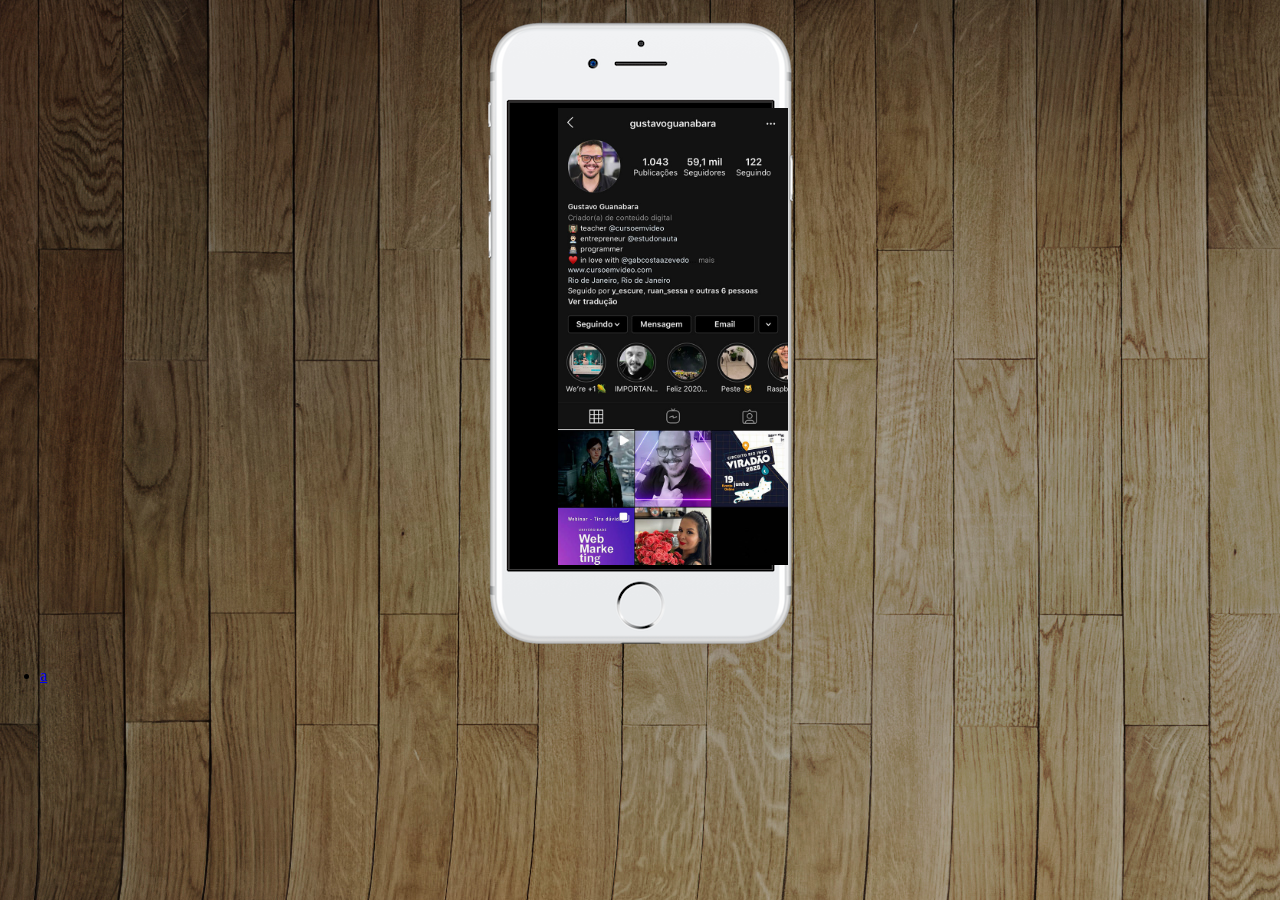
==== index.html @ 29c691c2 "teste" ====
<!DOCTYPE html>
<html lang="pt-br">
<head>
    <meta charset="UTF-8">
    <meta http-equiv="X-UA-Compatible" content="IE=edge">
    <meta name="viewport" content="width=device-width, initial-scale=1.0">
    <title>Projeto social</title>
    <link rel="shortcut icon" href="favicon.ico" type="image/x-icon">
    <link rel="stylesheet" href="style.css">
</head>
<body>
        <div class="smartphone">
            <img src="imagens/frame-iphone.png" alt="iphone">
        </div>
 
    <div class="container">
        <iframe src="instagram.html" frameborder="0" class="box">
            [Este dispositivo não é compativel com isso]
        </iframe>
    </div>
    <ul>
        <li><a href="instagram.html">a</a></li>
    </ul>
</body>
</html>
---- style.css ----
*{
    margin: 0px;
}
body{
    background-image: url(./imagens/fundo-madeira.jpg);
}
.smartphone{
    margin-top: 20px;

}
.smartphone>img{
    display: block;
    margin: auto;
}
.container{
    margin-top: 20px;
    overflow: hidden;
}
.box{
    display: block;
    margin: auto;
    width: 260px;
    height: 465px;
    position: absolute;
    left: 543px;
    top: 100px;
    z-index: 1;
    
}
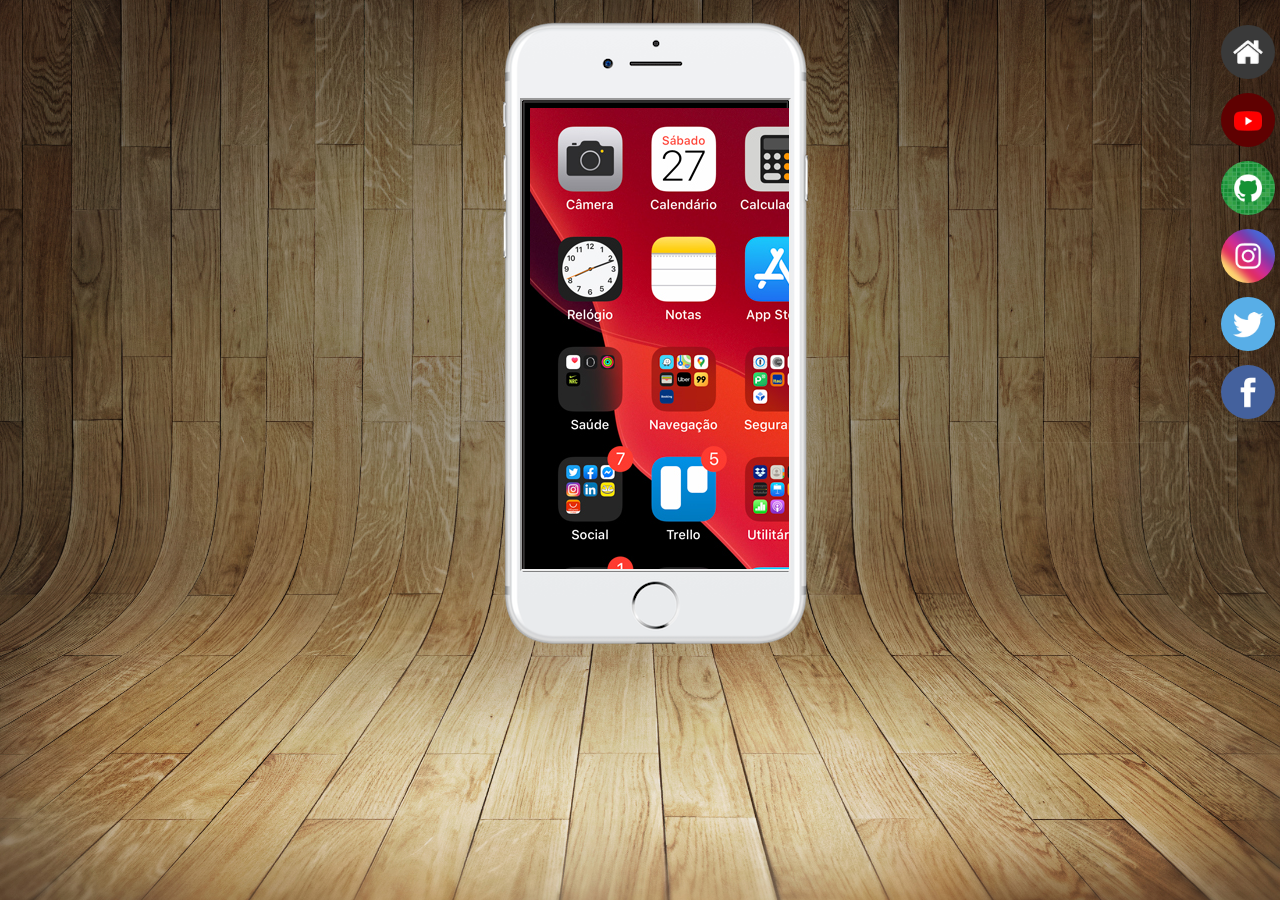
==== commit 39645897: "Arrumei umas coisas" ====
--- a/index.html
+++ b/index.html
@@ -1,25 +1,31 @@
 <!DOCTYPE html>
 <html lang="pt-br">
-<head>
-    <meta charset="UTF-8">
-    <meta http-equiv="X-UA-Compatible" content="IE=edge">
-    <meta name="viewport" content="width=device-width, initial-scale=1.0">
+  <head>
+    <meta charset="UTF-8" />
+    <meta http-equiv="X-UA-Compatible" content="IE=edge" />
+    <meta name="viewport" content="width=device-width, initial-scale=1.0" />
     <title>Projeto social</title>
-    <link rel="shortcut icon" href="favicon.ico" type="image/x-icon">
-    <link rel="stylesheet" href="style.css">
-</head>
-<body>
-        <div class="smartphone">
-            <img src="imagens/frame-iphone.png" alt="iphone">
-        </div>
+    <link rel="shortcut icon" href="favicon.ico" type="image/x-icon" />
+    <link rel="stylesheet" href="style.css" />
+  </head>
+  <body>
+    <div class="smartphone">
+        <img id="celular" src="imagens/frame-iphone.png" alt="iphone">
+    </div>
+    
+    <div class="wrapper">
+        <iframe src="pages/home-page.html" frameborder="1" id="tela-iframe"></iframe>
+    </div>
  
-    <div class="container">
-        <iframe src="instagram.html" frameborder="0" class="box">
-            [Este dispositivo não é compativel com isso]
-        </iframe>
+    <div class="button-acess">
+        <ul>
+            <li><a href="./pages/home-page.html"><img src="imagens/logo-home.jpg" alt=""></a></li>
+            <li><a href="./pages/youtube-page.html"><img src="imagens/logo-youtube.jpg" alt=""></a></li>
+            <li><a href="./pages/github-page.html"><img src="imagens/logo-github.jpg" alt=""></a></li>
+            <li><a href="./pages/instagram-page.html"><img src="imagens/logo-instagram.jpg" alt=""></a></li>
+            <li><a href="./pages/twitter-page.html"><img src="imagens/logo-twitter.jpg" alt=""></a></li>
+            <li><a href="./pages/facebook-page.html"><img src="imagens/logo-facebook.jpg" alt=""></a></a></li>
+        </ul>
     </div>
-    <ul>
-        <li><a href="instagram.html">a</a></li>
-    </ul>
-</body>
-</html>+  </body>
+</html>
--- a/style.css
+++ b/style.css
@@ -1,32 +1,42 @@
-*{
-    margin: 0px;
+* {
+  margin: 0px;
 }
-body{
-    background-image: url(./imagens/fundo-madeira.jpg);
+body {
+  background-image: url(./imagens/fundo-madeira.jpg);
+  background-size: cover;
 }
-.smartphone{
-    margin-top: 20px;
-
+.smartphone {
+  margin-top: 20px;
+  position: absolute;
 }
-.smartphone>img{
-    display: block;
-    margin: auto;
-}
-.container{
-    margin-top: 20px;
-    overflow: hidden;
-}
-.box{
-    display: block;
-    margin: auto;
-    width: 260px;
-    height: 465px;
-    position: absolute;
-    left: 543px;
-    top: 100px;
-    z-index: 1;
-    
+#celular {
+  position: relative;
+  left: 500px;
 }
 
+.button-acess {
+  margin-top: 20px;
+  float: right;
+}
+ul > li {
+  list-style-type: none;
+}
+a > img {
+  width: 54px;
+  border-radius: 50%;
+  margin: 5px;
+}
 
-
+iframe{
+    width: 267px;
+    height: 469px;
+    z-index: 1;
+}
+.wrapper{
+    position: absolute;
+}
+#tela-iframe{
+    position: relative;
+    left: 520px;
+    top: 98px;
+}
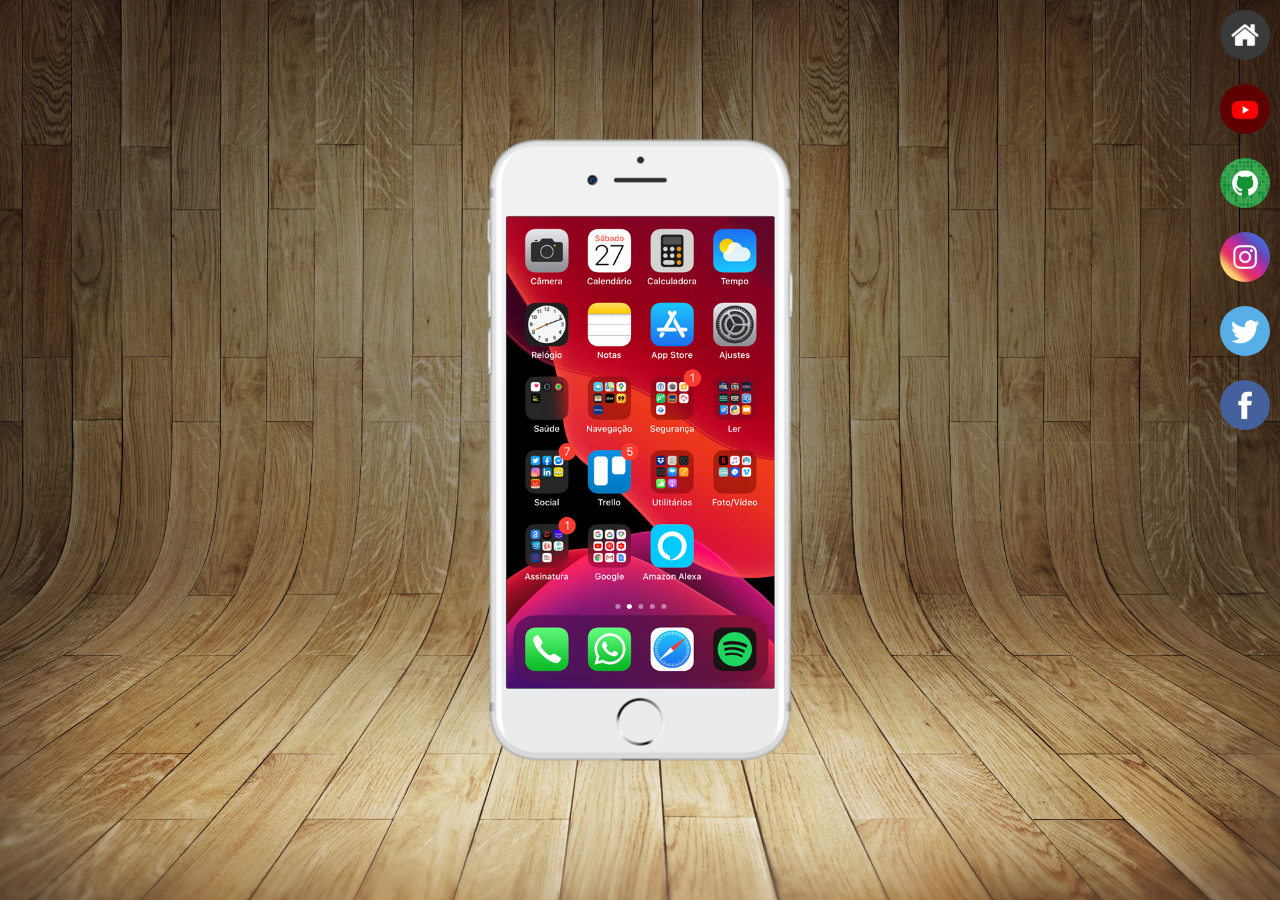
==== commit 650a070e: "Finalizado" ====
--- a/index.html
+++ b/index.html
@@ -9,23 +9,36 @@
     <link rel="stylesheet" href="style.css" />
   </head>
   <body>
-    <div class="smartphone">
-        <img id="celular" src="imagens/frame-iphone.png" alt="iphone">
-    </div>
-    
-    <div class="wrapper">
-        <iframe src="pages/home-page.html" frameborder="1" id="tela-iframe"></iframe>
-    </div>
- 
-    <div class="button-acess">
-        <ul>
-            <li><a href="./pages/home-page.html"><img src="imagens/logo-home.jpg" alt=""></a></li>
-            <li><a href="./pages/youtube-page.html"><img src="imagens/logo-youtube.jpg" alt=""></a></li>
-            <li><a href="./pages/github-page.html"><img src="imagens/logo-github.jpg" alt=""></a></li>
-            <li><a href="./pages/instagram-page.html"><img src="imagens/logo-instagram.jpg" alt=""></a></li>
-            <li><a href="./pages/twitter-page.html"><img src="imagens/logo-twitter.jpg" alt=""></a></li>
-            <li><a href="./pages/facebook-page.html"><img src="imagens/logo-facebook.jpg" alt=""></a></a></li>
-        </ul>
-    </div>
+    <main>
+      <section id="telefone">
+        <iframe
+          src="pages/home-page.html"
+          frameborder="0"
+          id="tela"
+          name="tela"
+        ></iframe>
+      </section>
+
+      <section class="redes__socias">
+        <a href="./pages/home-page.html" target="tela"
+          ><img src="imagens/logo-home.jpg" alt="" /></a
+        ><br />
+        <a href="./pages/youtube-page.html" target="tela"
+          ><img src="imagens/logo-youtube.jpg" alt="" /></a
+        ><br />
+        <a href="./pages/github-page.html" target="tela"
+          ><img src="imagens/logo-github.jpg" alt="" /></a
+        ><br />
+        <a href="./pages/instagram-page.html" target="tela"
+          ><img src="imagens/logo-instagram.jpg" alt="" /></a
+        ><br />
+        <a href="./pages/twitter-page.html" target="tela"
+          ><img src="imagens/logo-twitter.jpg" alt="" /></a
+        ><br />
+        <a href="./pages/facebook-page.html" target="tela"
+          ><img src="imagens/logo-facebook.jpg" alt="" /></a
+        ><br />
+      </section>
+    </main>
   </body>
 </html>
--- a/style.css
+++ b/style.css
@@ -1,42 +1,51 @@
+@charset "UTF-8";
 * {
   margin: 0px;
+  padding: 0px;
 }
+/* o html e o body vai ocupar 100% da tela */
+html,
 body {
-  background-image: url(./imagens/fundo-madeira.jpg);
+  width: 100vw;
+  height: 100vh;
+  background: url(./imagens/fundo-madeira.jpg) no-repeat top center;
   background-size: cover;
+  background-attachment: fixed;
 }
-.smartphone {
-  margin-top: 20px;
+/* o main está em posição relativa pois ele esta embrulhando o restante dos conteudos como o proprio telefone */
+main {
+  position: relative;
+  height: 100vh;
+ 
+}
+/* a posição absoluta me dá a os parametros necessários para centralizar no meio da página */
+section#telefone {
   position: absolute;
-}
-#celular {
-  position: relative;
-  left: 500px;
+  /* uma das várias formas de centralizar um conteudo no centro */
+  top: 50%;
+  left: 50%;
+  transform: translate(-50%, -50%);
+
+  width: 311px;
+  height: 627px;
+  background: url(./imagens/frame-iphone.png) no-repeat;
 }
 
-.button-acess {
-  margin-top: 20px;
-  float: right;
+#tela{
+  position: relative;
+  top: 80px;
+  left: 22px;
+  width: 268px;
+  height: 472px;
 }
-ul > li {
-  list-style-type: none;
+.redes__socias{
+  text-align: right;
 }
-a > img {
-  width: 54px;
+a>img{
+  width: 50px;
+  margin: 10px;
   border-radius: 50%;
-  margin: 5px;
 }
-
-iframe{
-    width: 267px;
-    height: 469px;
-    z-index: 1;
-}
-.wrapper{
-    position: absolute;
-}
-#tela-iframe{
-    position: relative;
-    left: 520px;
-    top: 98px;
-}
+a>img:hover{
+  transform: scale(1.1);
+}